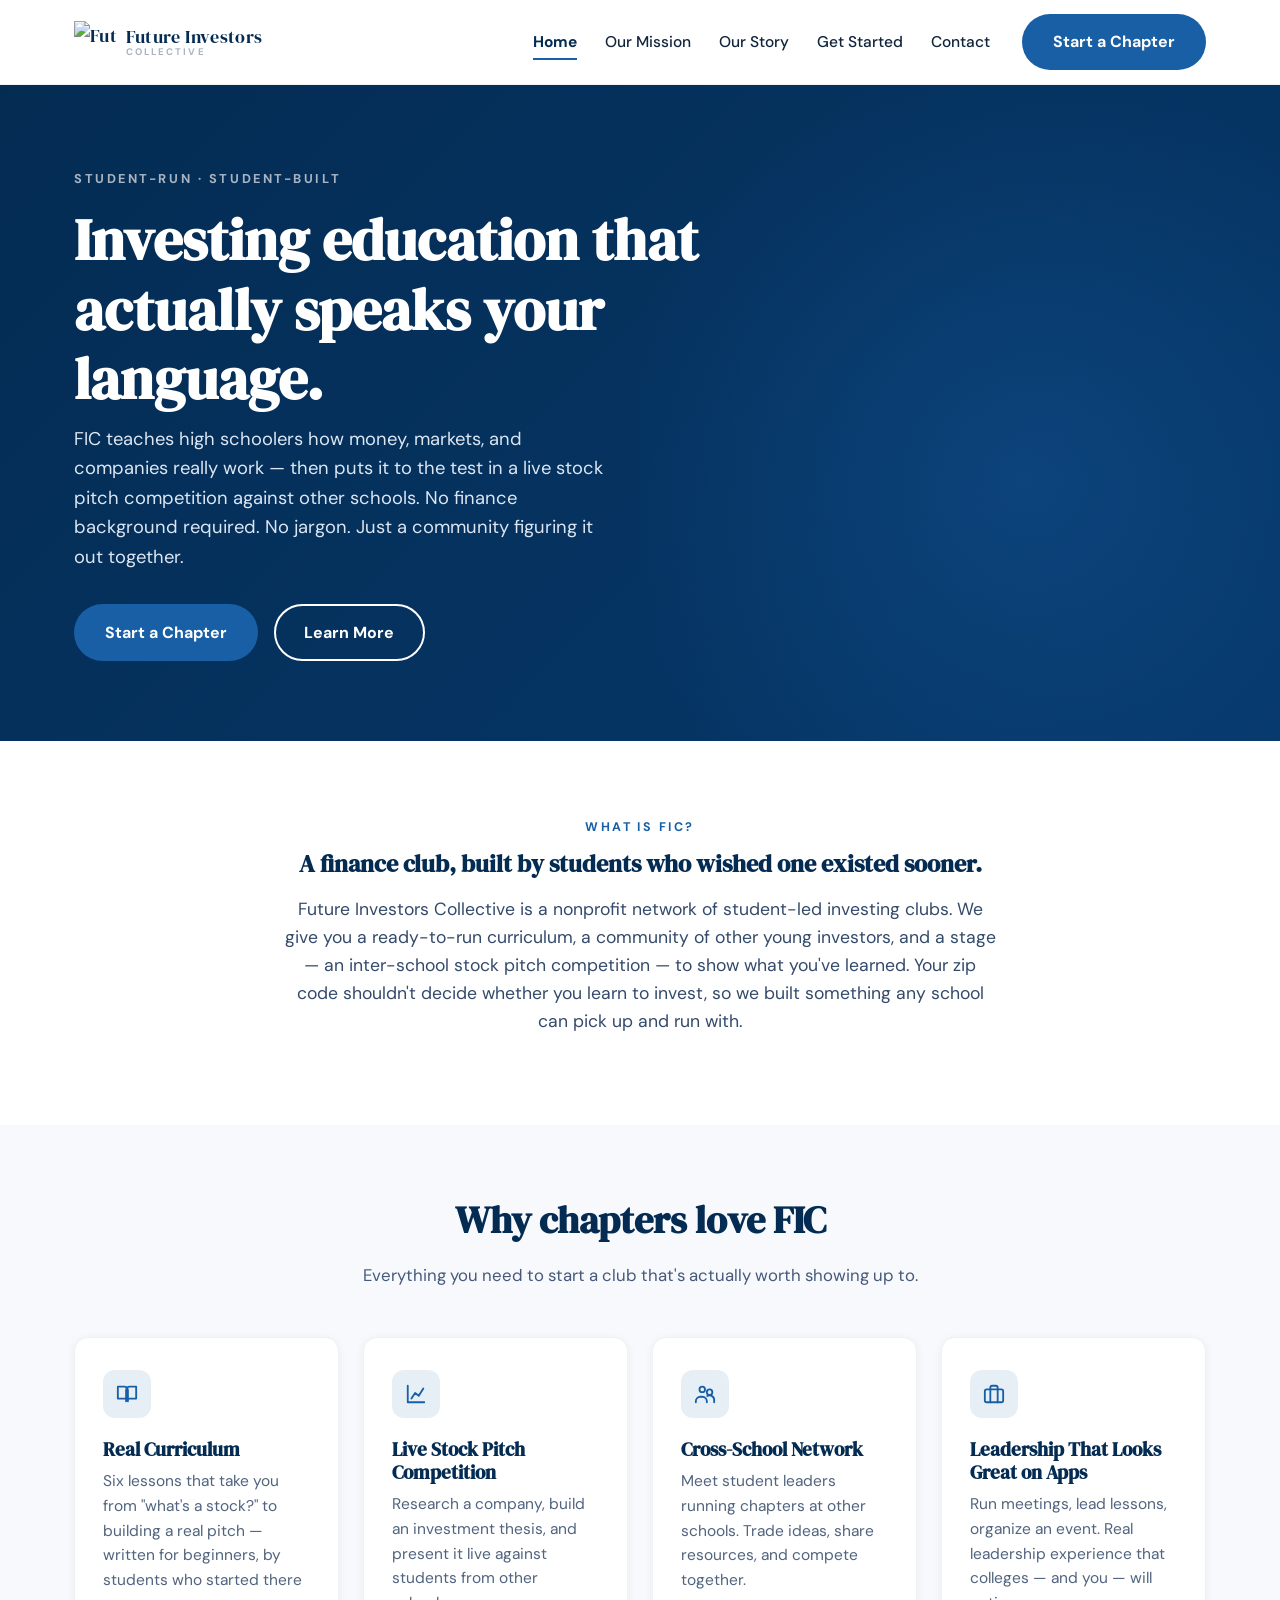
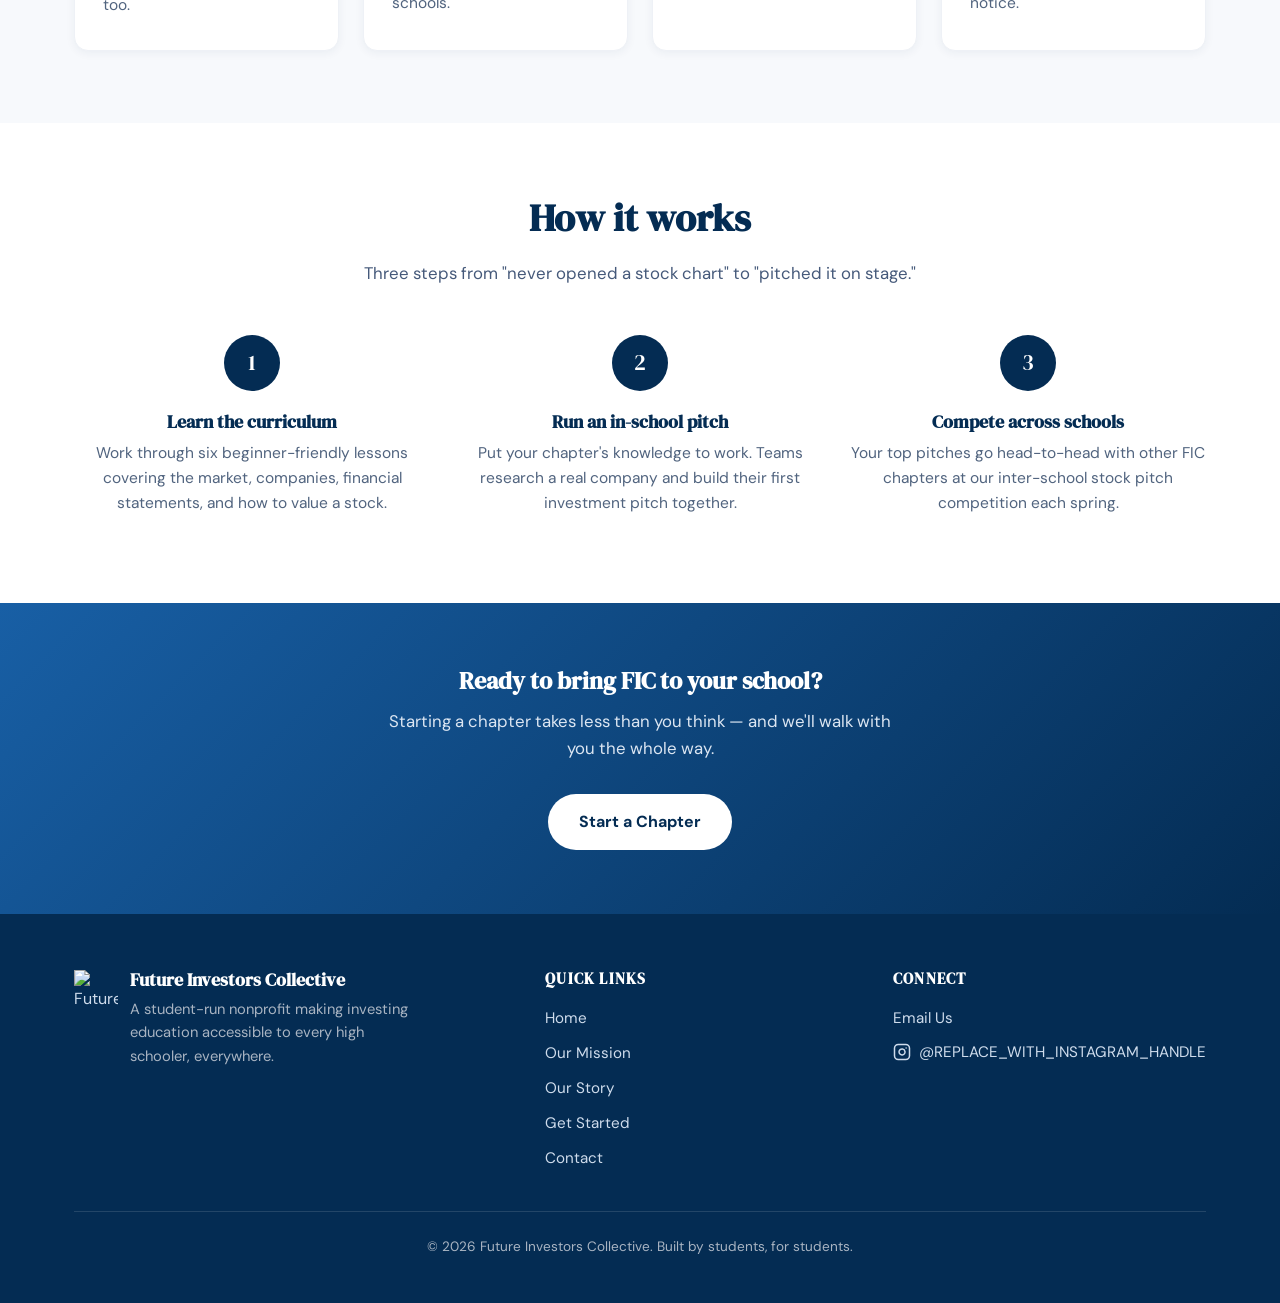
==== index.html @ 35640e0e "Add files via upload" ====
<!DOCTYPE html>
<html lang="en">
<head>
  <meta charset="UTF-8" />
  <meta name="viewport" content="width=device-width, initial-scale=1.0" />
  <title>Future Investors Collective — Investing Education by Students, for Students</title>
  <meta name="description" content="Future Investors Collective is a student-run nonprofit teaching high schoolers how to invest, ending in a live cross-school stock pitch competition." />
  <link rel="icon" href="assets/favicon.ico" />
  <link rel="preconnect" href="https://fonts.googleapis.com" />
  <link rel="preconnect" href="https://fonts.gstatic.com" crossorigin />
  <link href="https://fonts.googleapis.com/css2?family=DM+Serif+Display&family=DM+Sans:ital,wght@0,400;0,500;0,700;1,400&display=swap" rel="stylesheet" />
  <link rel="stylesheet" href="styles.css" />
</head>
<body>
  <a class="skip-link" href="#main">Skip to main content</a>

  <header class="site-header">
    <div class="container">
      <a href="index.html" class="brand">
        <img src="assets/logo.png" alt="Future Investors Collective logo" />
        <span class="brand-text">
          <span>Future Investors</span>
          <span class="brand-sub">COLLECTIVE</span>
        </span>
      </a>
      <nav class="main-nav" id="primary-navigation" aria-label="Main navigation">
        <ul class="nav-links">
          <li><a href="index.html">Home</a></li>
          <li><a href="mission.html">Our Mission</a></li>
          <li><a href="story.html">Our Story</a></li>
          <li><a href="get-started.html">Get Started</a></li>
          <li><a href="contact.html">Contact</a></li>
        </ul>
        <div class="nav-cta">
          <a href="get-started.html" class="btn btn-primary">Start a Chapter</a>
        </div>
      </nav>
      <button class="nav-toggle" aria-label="Toggle navigation menu" aria-expanded="false" aria-controls="primary-navigation">
        <span></span><span></span><span></span>
      </button>
    </div>
  </header>

  <main id="main">
    <!-- Hero -->
    <section class="hero">
      <div class="container">
        <div class="hero-copy">
          <span class="hero-eyebrow">Student-run · Student-built</span>
          <h1>Investing education that actually speaks your language.</h1>
          <p class="lead">
            FIC teaches high schoolers how money, markets, and companies really work —
            then puts it to the test in a live stock pitch competition against other schools.
            No finance background required. No jargon. Just a community figuring it out together.
          </p>
          <div class="hero-actions">
            <a href="get-started.html" class="btn btn-primary">Start a Chapter</a>
            <a href="story.html" class="btn btn-outline">Learn More</a>
          </div>
        </div>
        <div class="hero-art">
          <img src="assets/logo.png" alt="" />
        </div>
      </div>
    </section>

    <!-- What is FIC -->
    <section class="intro-strip reveal">
      <div class="container">
        <span class="eyebrow">What is FIC?</span>
        <h2>A finance club, built by students who wished one existed sooner.</h2>
        <p>
          Future Investors Collective is a nonprofit network of student-led investing clubs.
          We give you a ready-to-run curriculum, a community of other young investors, and a
          stage — an inter-school stock pitch competition — to show what you've learned.
          Your zip code shouldn't decide whether you learn to invest, so we built something
          any school can pick up and run with.
        </p>
      </div>
    </section>

    <!-- Value cards -->
    <section class="section-soft reveal">
      <div class="container">
        <div class="section-header">
          <h2>Why chapters love FIC</h2>
          <p>Everything you need to start a club that's actually worth showing up to.</p>
        </div>
        <div class="card-grid">
          <div class="card">
            <div class="card-icon" aria-hidden="true">
              <svg width="22" height="22" viewBox="0 0 24 24" fill="none" stroke="currentColor" stroke-width="2" stroke-linecap="round" stroke-linejoin="round"><path d="M2 4h7a4 4 0 0 1 4 4v12a3 3 0 0 0-3-3H2z"/><path d="M22 4h-7a4 4 0 0 0-4 4v12a3 3 0 0 1 3-3h8z"/></svg>
            </div>
            <h3>Real Curriculum</h3>
            <p>Six lessons that take you from "what's a stock?" to building a real pitch — written for beginners, by students who started there too.</p>
          </div>
          <div class="card">
            <div class="card-icon" aria-hidden="true">
              <svg width="22" height="22" viewBox="0 0 24 24" fill="none" stroke="currentColor" stroke-width="2" stroke-linecap="round" stroke-linejoin="round"><path d="M3 3v18h18"/><path d="M7 17l4-6 4 3 5-8"/></svg>
            </div>
            <h3>Live Stock Pitch Competition</h3>
            <p>Research a company, build an investment thesis, and present it live against students from other schools.</p>
          </div>
          <div class="card">
            <div class="card-icon" aria-hidden="true">
              <svg width="22" height="22" viewBox="0 0 24 24" fill="none" stroke="currentColor" stroke-width="2" stroke-linecap="round" stroke-linejoin="round"><circle cx="9" cy="7" r="3"/><circle cx="17" cy="10" r="3"/><path d="M2 21v-1a5 5 0 0 1 5-5h2a5 5 0 0 1 5 5v1"/><path d="M14.5 14.2A5 5 0 0 1 22 19v2"/></svg>
            </div>
            <h3>Cross-School Network</h3>
            <p>Meet student leaders running chapters at other schools. Trade ideas, share resources, and compete together.</p>
          </div>
          <div class="card">
            <div class="card-icon" aria-hidden="true">
              <svg width="22" height="22" viewBox="0 0 24 24" fill="none" stroke="currentColor" stroke-width="2" stroke-linecap="round" stroke-linejoin="round"><rect x="2" y="7" width="20" height="14" rx="2"/><path d="M16 21V5a2 2 0 0 0-2-2h-4a2 2 0 0 0-2 2v16"/></svg>
            </div>
            <h3>Leadership That Looks Great on Apps</h3>
            <p>Run meetings, lead lessons, organize an event. Real leadership experience that colleges — and you — will notice.</p>
          </div>
        </div>
      </div>
    </section>

    <!-- How it works -->
    <section class="reveal">
      <div class="container">
        <div class="section-header">
          <h2>How it works</h2>
          <p>Three steps from "never opened a stock chart" to "pitched it on stage."</p>
        </div>
        <div class="steps">
          <div class="step">
            <div class="step-number">1</div>
            <h3>Learn the curriculum</h3>
            <p>Work through six beginner-friendly lessons covering the market, companies, financial statements, and how to value a stock.</p>
          </div>
          <div class="step">
            <div class="step-number">2</div>
            <h3>Run an in-school pitch</h3>
            <p>Put your chapter's knowledge to work. Teams research a real company and build their first investment pitch together.</p>
          </div>
          <div class="step">
            <div class="step-number">3</div>
            <h3>Compete across schools</h3>
            <p>Your top pitches go head-to-head with other FIC chapters at our inter-school stock pitch competition each spring.</p>
          </div>
        </div>
      </div>
    </section>

    <!-- CTA -->
    <section class="cta-band reveal">
      <div class="container">
        <h2>Ready to bring FIC to your school?</h2>
        <p>Starting a chapter takes less than you think — and we'll walk with you the whole way.</p>
        <a href="get-started.html" class="btn btn-primary">Start a Chapter</a>
      </div>
    </section>
  </main>

  <footer class="site-footer">
    <div class="container">
      <div class="footer-grid">
        <div class="footer-brand">
          <img src="assets/logo.png" alt="Future Investors Collective logo" />
          <div class="footer-brand-text">
            <h2>Future Investors Collective</h2>
            <p>A student-run nonprofit making investing education accessible to every high schooler, everywhere.</p>
          </div>
        </div>
        <div class="footer-col">
          <h3>Quick Links</h3>
          <ul>
            <li><a href="index.html">Home</a></li>
            <li><a href="mission.html">Our Mission</a></li>
            <li><a href="story.html">Our Story</a></li>
            <li><a href="get-started.html">Get Started</a></li>
            <li><a href="contact.html">Contact</a></li>
          </ul>
        </div>
        <div class="footer-col">
          <h3>Connect</h3>
          <ul>
            <li><a href="contact.html">Email Us</a></li>
            <li>
              <a class="footer-social" href="https://instagram.com/REPLACE_WITH_INSTAGRAM_HANDLE" target="_blank" rel="noopener noreferrer" aria-label="Future Investors Collective on Instagram">
                <svg width="18" height="18" viewBox="0 0 24 24" fill="none" stroke="currentColor" stroke-width="2" stroke-linecap="round" stroke-linejoin="round" aria-hidden="true"><rect x="2" y="2" width="20" height="20" rx="5"/><path d="M16 11.37A4 4 0 1 1 12.63 8 4 4 0 0 1 16 11.37z"/><line x1="17.5" y1="6.5" x2="17.51" y2="6.5"/></svg>
                @REPLACE_WITH_INSTAGRAM_HANDLE
              </a>
            </li>
          </ul>
        </div>
      </div>
      <div class="footer-bottom">
        <p>&copy; 2026 Future Investors Collective. Built by students, for students.</p>
      </div>
    </div>
  </footer>

  <script src="main.js"></script>
</body>
</html>
---- styles.css ----
/* ==========================================================================
   Future Investors Collective — Stylesheet
   ========================================================================== */

:root {
  --navy: #042c53;
  --blue: #185fa5;
  --bg-light: #ffffff;
  --bg-soft: #f7f9fc;
  --text-dark: #10243b;
  --text-on-navy: #ffffff;
  --silver: #a9b4c2;

  --font-heading: "DM Serif Display", Georgia, serif;
  --font-body: "DM Sans", -apple-system, BlinkMacSystemFont, sans-serif;

  --max-width: 1180px;
  --radius: 14px;
  --shadow-sm: 0 2px 10px rgba(4, 44, 83, 0.06);
  --shadow-md: 0 8px 30px rgba(4, 44, 83, 0.12);
  --transition: 0.2s ease;
}

/* ==========================================================================
   Reset & base
   ========================================================================== */

* {
  box-sizing: border-box;
}

html {
  scroll-behavior: smooth;
}

@media (prefers-reduced-motion: reduce) {
  html {
    scroll-behavior: auto;
  }
  * {
    animation-duration: 0.01ms !important;
    animation-iteration-count: 1 !important;
    transition-duration: 0.01ms !important;
    scroll-behavior: auto !important;
  }
}

body {
  margin: 0;
  font-family: var(--font-body);
  color: var(--text-dark);
  background-color: var(--bg-light);
  line-height: 1.6;
  -webkit-font-smoothing: antialiased;
}

img {
  max-width: 100%;
  display: block;
}

h1, h2, h3, h4 {
  font-family: var(--font-heading);
  color: var(--navy);
  line-height: 1.2;
  margin: 0 0 0.5em;
}

p {
  margin: 0 0 1em;
}

a {
  color: var(--blue);
  text-decoration: none;
  transition: color var(--transition);
}

a:hover {
  color: var(--navy);
}

a:focus-visible,
button:focus-visible,
input:focus-visible,
select:focus-visible,
textarea:focus-visible,
summary:focus-visible {
  outline: 3px solid var(--blue);
  outline-offset: 2px;
  border-radius: 4px;
}

ul {
  margin: 0;
  padding: 0;
}

.container {
  width: 100%;
  max-width: var(--max-width);
  margin: 0 auto;
  padding: 0 1.5rem;
}

.visually-hidden {
  position: absolute;
  width: 1px;
  height: 1px;
  padding: 0;
  margin: -1px;
  overflow: hidden;
  clip: rect(0, 0, 0, 0);
  white-space: nowrap;
  border: 0;
}

.skip-link {
  position: absolute;
  left: -9999px;
  top: 0;
  background: var(--navy);
  color: #fff;
  padding: 0.75rem 1.25rem;
  z-index: 1000;
  border-radius: 0 0 8px 0;
}

.skip-link:focus {
  left: 0;
}

/* ==========================================================================
   Buttons
   ========================================================================== */

.btn {
  display: inline-block;
  font-family: var(--font-body);
  font-weight: 700;
  font-size: 1rem;
  padding: 0.85rem 1.8rem;
  border-radius: 999px;
  border: 2px solid transparent;
  cursor: pointer;
  transition: transform var(--transition), background-color var(--transition),
    color var(--transition), border-color var(--transition);
  text-align: center;
}

.btn:hover {
  transform: translateY(-2px);
}

.btn-primary {
  background-color: var(--blue);
  color: #fff;
}

.btn-primary:hover {
  background-color: #134c87;
  color: #fff;
}

.btn-outline {
  background-color: transparent;
  border-color: #fff;
  color: #fff;
}

.btn-outline:hover {
  background-color: rgba(255, 255, 255, 0.12);
  color: #fff;
}

.btn-outline-navy {
  background-color: transparent;
  border-color: var(--navy);
  color: var(--navy);
}

.btn-outline-navy:hover {
  background-color: var(--navy);
  color: #fff;
}

/* ==========================================================================
   Header & Navigation
   ========================================================================== */

.site-header {
  position: sticky;
  top: 0;
  z-index: 100;
  background-color: var(--bg-light);
  border-bottom: 1px solid #eef1f6;
  transition: box-shadow var(--transition), padding var(--transition);
}

.site-header.is-scrolled {
  box-shadow: var(--shadow-sm);
}

.site-header .container {
  display: flex;
  align-items: center;
  justify-content: space-between;
  padding-top: 0.85rem;
  padding-bottom: 0.85rem;
  transition: padding var(--transition);
}

.site-header.is-scrolled .container {
  padding-top: 0.5rem;
  padding-bottom: 0.5rem;
}

.brand {
  display: flex;
  align-items: center;
  gap: 0.6rem;
  font-family: var(--font-heading);
  color: var(--navy);
  font-size: 1.15rem;
  letter-spacing: 0.02em;
  white-space: nowrap;
}

.brand img {
  height: 42px;
  width: 42px;
  object-fit: contain;
  transition: height var(--transition), width var(--transition);
}

.site-header.is-scrolled .brand img {
  height: 34px;
  width: 34px;
}

.brand-text {
  display: flex;
  flex-direction: column;
  line-height: 1.1;
}

.brand-text .brand-sub {
  font-family: var(--font-body);
  font-size: 0.6rem;
  letter-spacing: 0.22em;
  color: var(--silver);
  font-weight: 700;
}

.main-nav {
  display: flex;
  align-items: center;
  gap: 2rem;
}

.nav-links {
  display: flex;
  gap: 1.75rem;
  list-style: none;
}

.nav-links a {
  color: var(--text-dark);
  font-weight: 500;
  font-size: 0.97rem;
  position: relative;
  padding: 0.25rem 0;
}

.nav-links a::after {
  content: "";
  position: absolute;
  left: 0;
  right: 100%;
  bottom: -4px;
  height: 2px;
  background-color: var(--blue);
  transition: right var(--transition);
}

.nav-links a:hover::after,
.nav-links a[aria-current="page"]::after {
  right: 0;
}

.nav-links a[aria-current="page"] {
  color: var(--navy);
  font-weight: 700;
}

.nav-cta {
  flex-shrink: 0;
}

.nav-toggle {
  display: none;
  background: none;
  border: none;
  cursor: pointer;
  padding: 0.5rem;
  width: 44px;
  height: 44px;
  flex-direction: column;
  justify-content: center;
  align-items: center;
  gap: 5px;
}

.nav-toggle span {
  display: block;
  width: 24px;
  height: 2px;
  background-color: var(--navy);
  border-radius: 2px;
  transition: transform var(--transition), opacity var(--transition);
}

.nav-toggle[aria-expanded="true"] span:nth-child(1) {
  transform: translateY(7px) rotate(45deg);
}

.nav-toggle[aria-expanded="true"] span:nth-child(2) {
  opacity: 0;
}

.nav-toggle[aria-expanded="true"] span:nth-child(3) {
  transform: translateY(-7px) rotate(-45deg);
}

@media (max-width: 880px) {
  .nav-toggle {
    display: flex;
  }

  .main-nav {
    position: absolute;
    top: 100%;
    left: 0;
    right: 0;
    flex-direction: column;
    align-items: stretch;
    gap: 0;
    background-color: var(--bg-light);
    border-bottom: 1px solid #eef1f6;
    box-shadow: var(--shadow-md);
    max-height: 0;
    overflow: hidden;
    transition: max-height 0.3s ease;
  }

  .main-nav.is-open {
    max-height: 420px;
  }

  .nav-links {
    flex-direction: column;
    gap: 0;
    padding: 1rem 1.5rem 0.5rem;
  }

  .nav-links a {
    display: block;
    padding: 0.75rem 0;
    border-bottom: 1px solid #f1f4f9;
  }

  .nav-links a::after {
    display: none;
  }

  .nav-cta {
    padding: 1rem 1.5rem 1.5rem;
  }

  .nav-cta .btn {
    display: block;
    width: 100%;
  }
}

/* ==========================================================================
   Hero
   ========================================================================== */

.hero {
  background: linear-gradient(135deg, var(--navy) 0%, #06386b 100%);
  color: var(--text-on-navy);
  padding: 5rem 0;
  position: relative;
  overflow: hidden;
}

.hero::before {
  content: "";
  position: absolute;
  right: -10%;
  bottom: -30%;
  width: 60%;
  height: 140%;
  background: radial-gradient(circle, rgba(24, 95, 165, 0.35) 0%, transparent 70%);
  pointer-events: none;
}

.hero .container {
  display: grid;
  grid-template-columns: 1.2fr 0.8fr;
  align-items: center;
  gap: 3rem;
  position: relative;
  z-index: 1;
}

.hero-eyebrow {
  display: inline-block;
  font-size: 0.8rem;
  font-weight: 700;
  letter-spacing: 0.2em;
  text-transform: uppercase;
  color: var(--silver);
  margin-bottom: 1rem;
}

.hero h1 {
  color: #fff;
  font-size: clamp(2.4rem, 5vw, 3.6rem);
  margin-bottom: 0.75rem;
}

.hero p.lead {
  font-size: 1.15rem;
  color: #dce6f2;
  max-width: 540px;
  margin-bottom: 2rem;
}

.hero-actions {
  display: flex;
  gap: 1rem;
  flex-wrap: wrap;
}

.hero-art {
  display: flex;
  justify-content: center;
  align-items: center;
}

.hero-art img {
  max-width: 280px;
  width: 100%;
  filter: drop-shadow(0 20px 40px rgba(0, 0, 0, 0.35));
}

@media (max-width: 880px) {
  .hero .container {
    grid-template-columns: 1fr;
    text-align: center;
    gap: 2rem;
  }

  .hero p.lead {
    margin-left: auto;
    margin-right: auto;
  }

  .hero-actions {
    justify-content: center;
  }

  .hero-art img {
    max-width: 180px;
  }
}

/* ==========================================================================
   Page hero (non-home pages)
   ========================================================================== */

.page-hero {
  background: linear-gradient(135deg, var(--navy) 0%, #06386b 100%);
  color: #fff;
  padding: 3.5rem 0;
  text-align: center;
}

.page-hero h1 {
  color: #fff;
  margin-bottom: 0.5rem;
}

.page-hero p {
  color: #dce6f2;
  max-width: 620px;
  margin: 0 auto;
  font-size: 1.05rem;
}

/* ==========================================================================
   Sections
   ========================================================================== */

section {
  padding: 4.5rem 0;
}

.section-soft {
  background-color: var(--bg-soft);
}

.section-header {
  max-width: 700px;
  margin: 0 auto 3rem;
  text-align: center;
}

.section-header h2 {
  font-size: clamp(1.8rem, 4vw, 2.4rem);
}

.section-header p {
  color: #45597a;
  font-size: 1.05rem;
}

.eyebrow {
  display: inline-block;
  font-size: 0.78rem;
  font-weight: 700;
  letter-spacing: 0.2em;
  text-transform: uppercase;
  color: var(--blue);
  margin-bottom: 0.75rem;
}

/* Reveal animation */
.reveal {
  opacity: 0;
  transform: translateY(24px);
  transition: opacity 0.6s ease, transform 0.6s ease;
}

.reveal.is-visible {
  opacity: 1;
  transform: translateY(0);
}

@media (prefers-reduced-motion: reduce) {
  .reveal {
    opacity: 1;
    transform: none;
    transition: none;
  }
}

/* ==========================================================================
   What is FIC strip
   ========================================================================== */

.intro-strip {
  text-align: center;
}

.intro-strip .container {
  max-width: 760px;
}

.intro-strip h2 {
  margin-bottom: 1rem;
}

.intro-strip p {
  font-size: 1.1rem;
  color: #344a6b;
}

/* ==========================================================================
   Cards grid
   ========================================================================== */

.card-grid {
  display: grid;
  grid-template-columns: repeat(auto-fit, minmax(230px, 1fr));
  gap: 1.5rem;
}

.card {
  background-color: #fff;
  border: 1px solid #eef1f6;
  border-radius: var(--radius);
  padding: 2rem 1.75rem;
  box-shadow: var(--shadow-sm);
  transition: transform var(--transition), box-shadow var(--transition);
}

.card:hover {
  transform: translateY(-4px);
  box-shadow: var(--shadow-md);
}

.card .card-icon {
  width: 48px;
  height: 48px;
  border-radius: 12px;
  background-color: rgba(24, 95, 165, 0.1);
  color: var(--blue);
  display: flex;
  align-items: center;
  justify-content: center;
  margin-bottom: 1.25rem;
  font-size: 1.4rem;
}

.card h3 {
  font-size: 1.2rem;
  margin-bottom: 0.5rem;
}

.card p {
  color: #51647f;
  margin-bottom: 0;
  font-size: 0.97rem;
}

.card p:last-child {
  margin-bottom: 0;
}

/* ==========================================================================
   How it works / steps
   ========================================================================== */

.steps {
  display: grid;
  grid-template-columns: repeat(auto-fit, minmax(220px, 1fr));
  gap: 2rem;
  position: relative;
}

.step {
  text-align: center;
  position: relative;
}

.step-number {
  display: flex;
  align-items: center;
  justify-content: center;
  width: 56px;
  height: 56px;
  border-radius: 50%;
  background-color: var(--navy);
  color: #fff;
  font-family: var(--font-heading);
  font-size: 1.4rem;
  margin: 0 auto 1.25rem;
}

.step h3 {
  font-size: 1.15rem;
  margin-bottom: 0.5rem;
}

.step p {
  color: #51647f;
  font-size: 0.97rem;
}

/* ==========================================================================
   CTA band
   ========================================================================== */

.cta-band {
  background: linear-gradient(135deg, var(--blue) 0%, var(--navy) 100%);
  color: #fff;
  text-align: center;
  padding: 4rem 0;
}

.cta-band h2 {
  color: #fff;
  margin-bottom: 0.75rem;
}

.cta-band p {
  color: #dce6f2;
  max-width: 520px;
  margin: 0 auto 2rem;
  font-size: 1.05rem;
}

.cta-band .btn-primary {
  background-color: #fff;
  color: var(--navy);
}

.cta-band .btn-primary:hover {
  background-color: #f0f4fa;
}

/* ==========================================================================
   Footer
   ========================================================================== */

.site-footer {
  background-color: var(--navy);
  color: #cfdcec;
  padding: 3.5rem 0 2rem;
}

.footer-grid {
  display: grid;
  grid-template-columns: 1.4fr 1fr 1fr;
  gap: 2.5rem;
  margin-bottom: 2.5rem;
}

.footer-brand {
  display: flex;
  align-items: flex-start;
  gap: 0.75rem;
}

.footer-brand img {
  height: 44px;
  width: 44px;
  object-fit: contain;
}

.footer-brand-text h2 {
  color: #fff;
  font-size: 1.1rem;
  margin-bottom: 0.4rem;
}

.footer-brand-text p {
  color: var(--silver);
  font-size: 0.92rem;
  max-width: 280px;
}

.footer-col h3 {
  color: #fff;
  font-size: 0.95rem;
  letter-spacing: 0.08em;
  text-transform: uppercase;
  margin-bottom: 1rem;
}

.footer-col ul {
  list-style: none;
  display: flex;
  flex-direction: column;
  gap: 0.6rem;
}

.footer-col a {
  color: #cfdcec;
  font-size: 0.95rem;
}

.footer-col a:hover {
  color: #fff;
}

.footer-social {
  display: inline-flex;
  align-items: center;
  gap: 0.5rem;
  color: #cfdcec;
}

.footer-social svg {
  flex-shrink: 0;
}

.footer-bottom {
  border-top: 1px solid rgba(255, 255, 255, 0.12);
  padding-top: 1.5rem;
  font-size: 0.85rem;
  color: var(--silver);
  text-align: center;
}

@media (max-width: 760px) {
  .footer-grid {
    grid-template-columns: 1fr;
    gap: 2rem;
  }
}

/* ==========================================================================
   Mission page
   ========================================================================== */

.values-grid {
  display: grid;
  grid-template-columns: repeat(auto-fit, minmax(190px, 1fr));
  gap: 1.25rem;
}

.value-card {
  text-align: center;
  background-color: #fff;
  border: 1px solid #eef1f6;
  border-radius: var(--radius);
  padding: 1.75rem 1.25rem;
  box-shadow: var(--shadow-sm);
}

.value-card h3 {
  font-size: 1.05rem;
  margin-bottom: 0.4rem;
}

.value-card p {
  font-size: 0.92rem;
  color: #51647f;
  margin-bottom: 0;
}

.diff-list {
  list-style: none;
  display: grid;
  gap: 1rem;
  max-width: 760px;
  margin: 0 auto;
}

.diff-list li {
  display: flex;
  gap: 1rem;
  align-items: flex-start;
  background-color: #fff;
  border: 1px solid #eef1f6;
  border-radius: var(--radius);
  padding: 1.25rem 1.5rem;
  box-shadow: var(--shadow-sm);
}

.diff-list .diff-icon {
  flex-shrink: 0;
  width: 36px;
  height: 36px;
  border-radius: 50%;
  background-color: var(--navy);
  color: #fff;
  display: flex;
  align-items: center;
  justify-content: center;
  font-weight: 700;
}

.diff-list h3 {
  font-size: 1.05rem;
  margin-bottom: 0.25rem;
}

.diff-list p {
  margin-bottom: 0;
  color: #51647f;
  font-size: 0.95rem;
}

/* ==========================================================================
   Accordion (curriculum + FAQ)
   ========================================================================== */

.accordion {
  max-width: 760px;
  margin: 0 auto;
  display: flex;
  flex-direction: column;
  gap: 0.75rem;
}

.accordion-item {
  background-color: #fff;
  border: 1px solid #eef1f6;
  border-radius: var(--radius);
  overflow: hidden;
  box-shadow: var(--shadow-sm);
}

.accordion-item summary {
  cursor: pointer;
  list-style: none;
  padding: 1.1rem 1.5rem;
  font-weight: 700;
  color: var(--navy);
  display: flex;
  align-items: center;
  justify-content: space-between;
  gap: 1rem;
  font-family: var(--font-body);
}

.accordion-item summary::-webkit-details-marker {
  display: none;
}

.accordion-item .accordion-number {
  display: inline-flex;
  align-items: center;
  justify-content: center;
  width: 28px;
  height: 28px;
  border-radius: 50%;
  background-color: rgba(24, 95, 165, 0.1);
  color: var(--blue);
  font-size: 0.85rem;
  font-weight: 700;
  flex-shrink: 0;
  margin-right: 0.85rem;
}

.accordion-item summary .summary-text {
  display: flex;
  align-items: center;
  flex: 1;
}

.accordion-item summary .chevron {
  flex-shrink: 0;
  transition: transform var(--transition);
}

.accordion-item[open] summary .chevron {
  transform: rotate(180deg);
}

.accordion-content {
  padding: 0 1.5rem 1.25rem 4.1rem;
  color: #51647f;
  font-size: 0.95rem;
}

.accordion-content p:last-child {
  margin-bottom: 0;
}

.faq .accordion-content {
  padding-left: 1.5rem;
}

.faq .accordion-item summary .accordion-number {
  display: none;
}

/* ==========================================================================
   Story page — timeline
   ========================================================================== */

.founder-letter {
  max-width: 700px;
  margin: 0 auto;
}

.founder-letter p {
  font-size: 1.05rem;
  color: #2c4060;
}

.founder-letter .signature {
  font-family: var(--font-heading);
  font-size: 1.3rem;
  color: var(--navy);
  margin-top: 2rem;
}

.timeline {
  max-width: 640px;
  margin: 0 auto;
  position: relative;
  padding-left: 2.5rem;
  border-left: 3px solid #dde6f1;
}

.timeline-item {
  position: relative;
  padding-bottom: 2.5rem;
}

.timeline-item:last-child {
  padding-bottom: 0;
}

.timeline-item::before {
  content: "";
  position: absolute;
  left: -2.95rem;
  top: 0.2rem;
  width: 18px;
  height: 18px;
  border-radius: 50%;
  background-color: var(--blue);
  border: 3px solid #fff;
  box-shadow: 0 0 0 3px #dde6f1;
}

.timeline-item h3 {
  font-size: 1.1rem;
  margin-bottom: 0.35rem;
}

.timeline-item p {
  color: #51647f;
  margin-bottom: 0;
  font-size: 0.95rem;
}

/* ==========================================================================
   Get Started page
   ========================================================================== */

.audience-grid {
  display: grid;
  grid-template-columns: repeat(auto-fit, minmax(220px, 1fr));
  gap: 1.5rem;
  margin-bottom: 3.5rem;
}

.form-wrapper {
  max-width: 640px;
  margin: 0 auto;
  background-color: #fff;
  border: 1px solid #eef1f6;
  border-radius: var(--radius);
  box-shadow: var(--shadow-md);
  padding: 2.25rem;
}

.form-row {
  margin-bottom: 1.25rem;
  display: flex;
  flex-direction: column;
}

.form-row label {
  font-weight: 700;
  margin-bottom: 0.4rem;
  font-size: 0.93rem;
  color: var(--navy);
}

.form-row .hint {
  font-weight: 400;
  color: var(--silver);
  font-size: 0.8rem;
}

.form-row input,
.form-row select,
.form-row textarea {
  font-family: var(--font-body);
  font-size: 1rem;
  padding: 0.75rem 1rem;
  border: 1px solid #d3dce8;
  border-radius: 8px;
  background-color: var(--bg-soft);
  color: var(--text-dark);
  transition: border-color var(--transition), background-color var(--transition);
}

.form-row input:focus,
.form-row select:focus,
.form-row textarea:focus {
  border-color: var(--blue);
  background-color: #fff;
  outline: none;
}

.form-row input.invalid,
.form-row select.invalid,
.form-row textarea.invalid {
  border-color: #c0392b;
}

.error-message {
  color: #c0392b;
  font-size: 0.85rem;
  margin-top: 0.35rem;
  display: none;
}

.error-message.is-visible {
  display: block;
}

.form-actions {
  margin-top: 1.5rem;
  display: flex;
  align-items: center;
  gap: 1rem;
  flex-wrap: wrap;
}

.form-success {
  margin-top: 1.5rem;
  padding: 1rem 1.25rem;
  border-radius: 8px;
  background-color: #e7f4ec;
  color: #1e6b3a;
  font-weight: 600;
  display: none;
}

.form-success.is-visible {
  display: block;
}

.form-note {
  font-size: 0.85rem;
  color: var(--silver);
  margin-top: 1rem;
}

/* ==========================================================================
   Contact page
   ========================================================================== */

.contact-grid {
  display: grid;
  grid-template-columns: repeat(auto-fit, minmax(220px, 1fr));
  gap: 1.5rem;
  max-width: 900px;
  margin: 0 auto;
}

.contact-card {
  background-color: #fff;
  border: 1px solid #eef1f6;
  border-radius: var(--radius);
  padding: 2rem 1.5rem;
  text-align: center;
  box-shadow: var(--shadow-sm);
  transition: transform var(--transition), box-shadow var(--transition);
}

.contact-card:hover {
  transform: translateY(-4px);
  box-shadow: var(--shadow-md);
}

.contact-card .contact-icon {
  width: 56px;
  height: 56px;
  border-radius: 50%;
  background-color: rgba(24, 95, 165, 0.1);
  color: var(--blue);
  display: flex;
  align-items: center;
  justify-content: center;
  margin: 0 auto 1.25rem;
}

.contact-card h3 {
  font-size: 1.1rem;
  margin-bottom: 0.4rem;
}

.contact-card a {
  font-weight: 600;
  word-break: break-word;
}

/* ==========================================================================
   Utility spacing
   ========================================================================== */

.text-center {
  text-align: center;
}

.mt-lg {
  margin-top: 3rem;
}
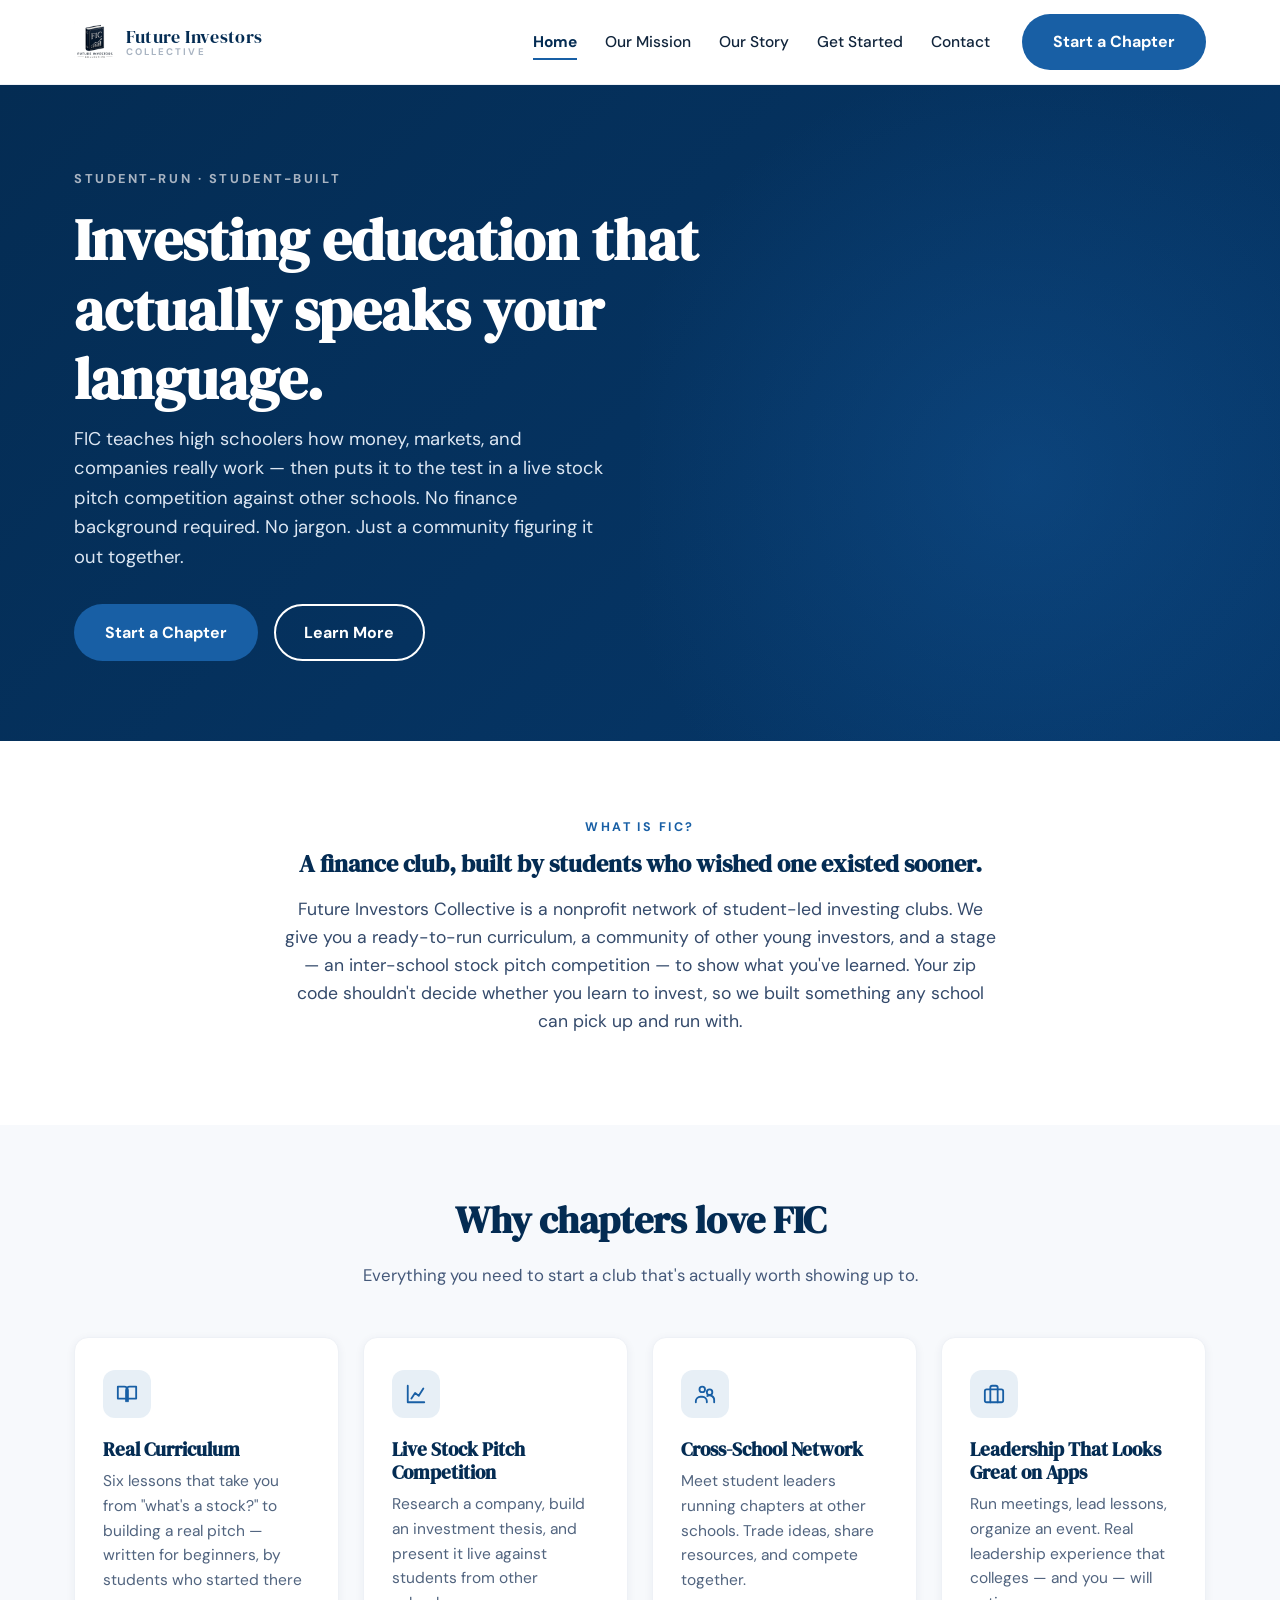
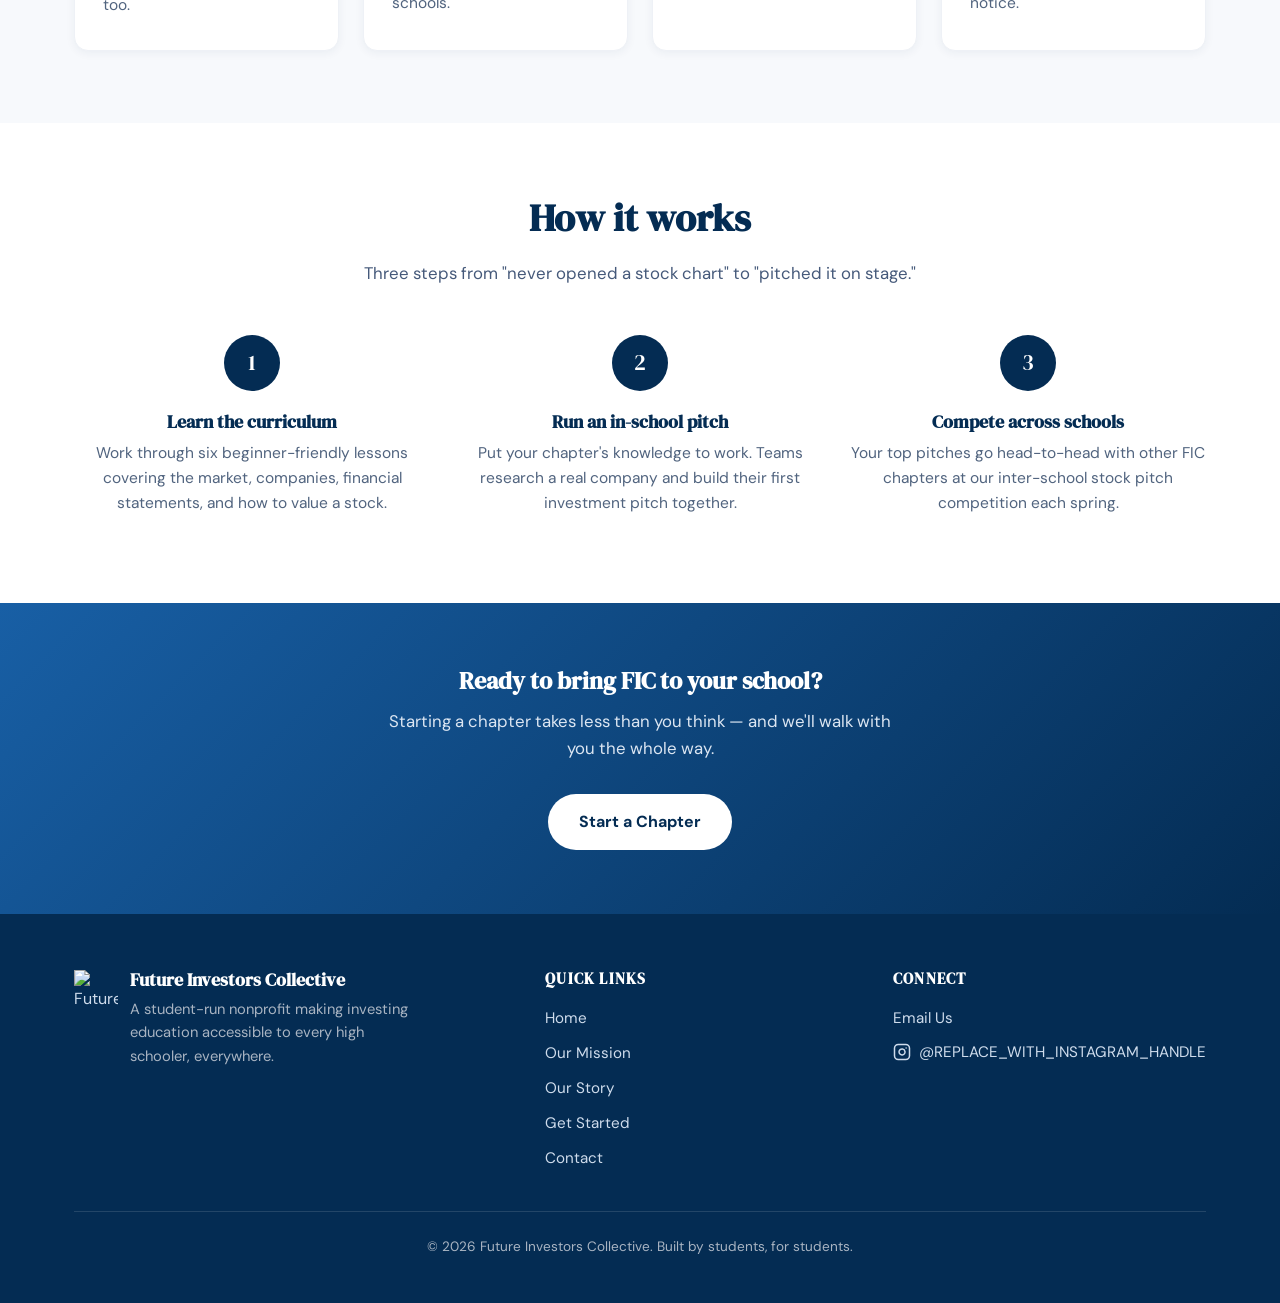
==== commit 4b35fe10: "Update index.html" ====
--- a/index.html
+++ b/index.html
@@ -17,7 +17,7 @@
   <header class="site-header">
     <div class="container">
       <a href="index.html" class="brand">
-        <img src="assets/logo.png" alt="Future Investors Collective logo" />
+        <img src="logo.png" alt="Future Investors Collective logo" />
         <span class="brand-text">
           <span>Future Investors</span>
           <span class="brand-sub">COLLECTIVE</span>
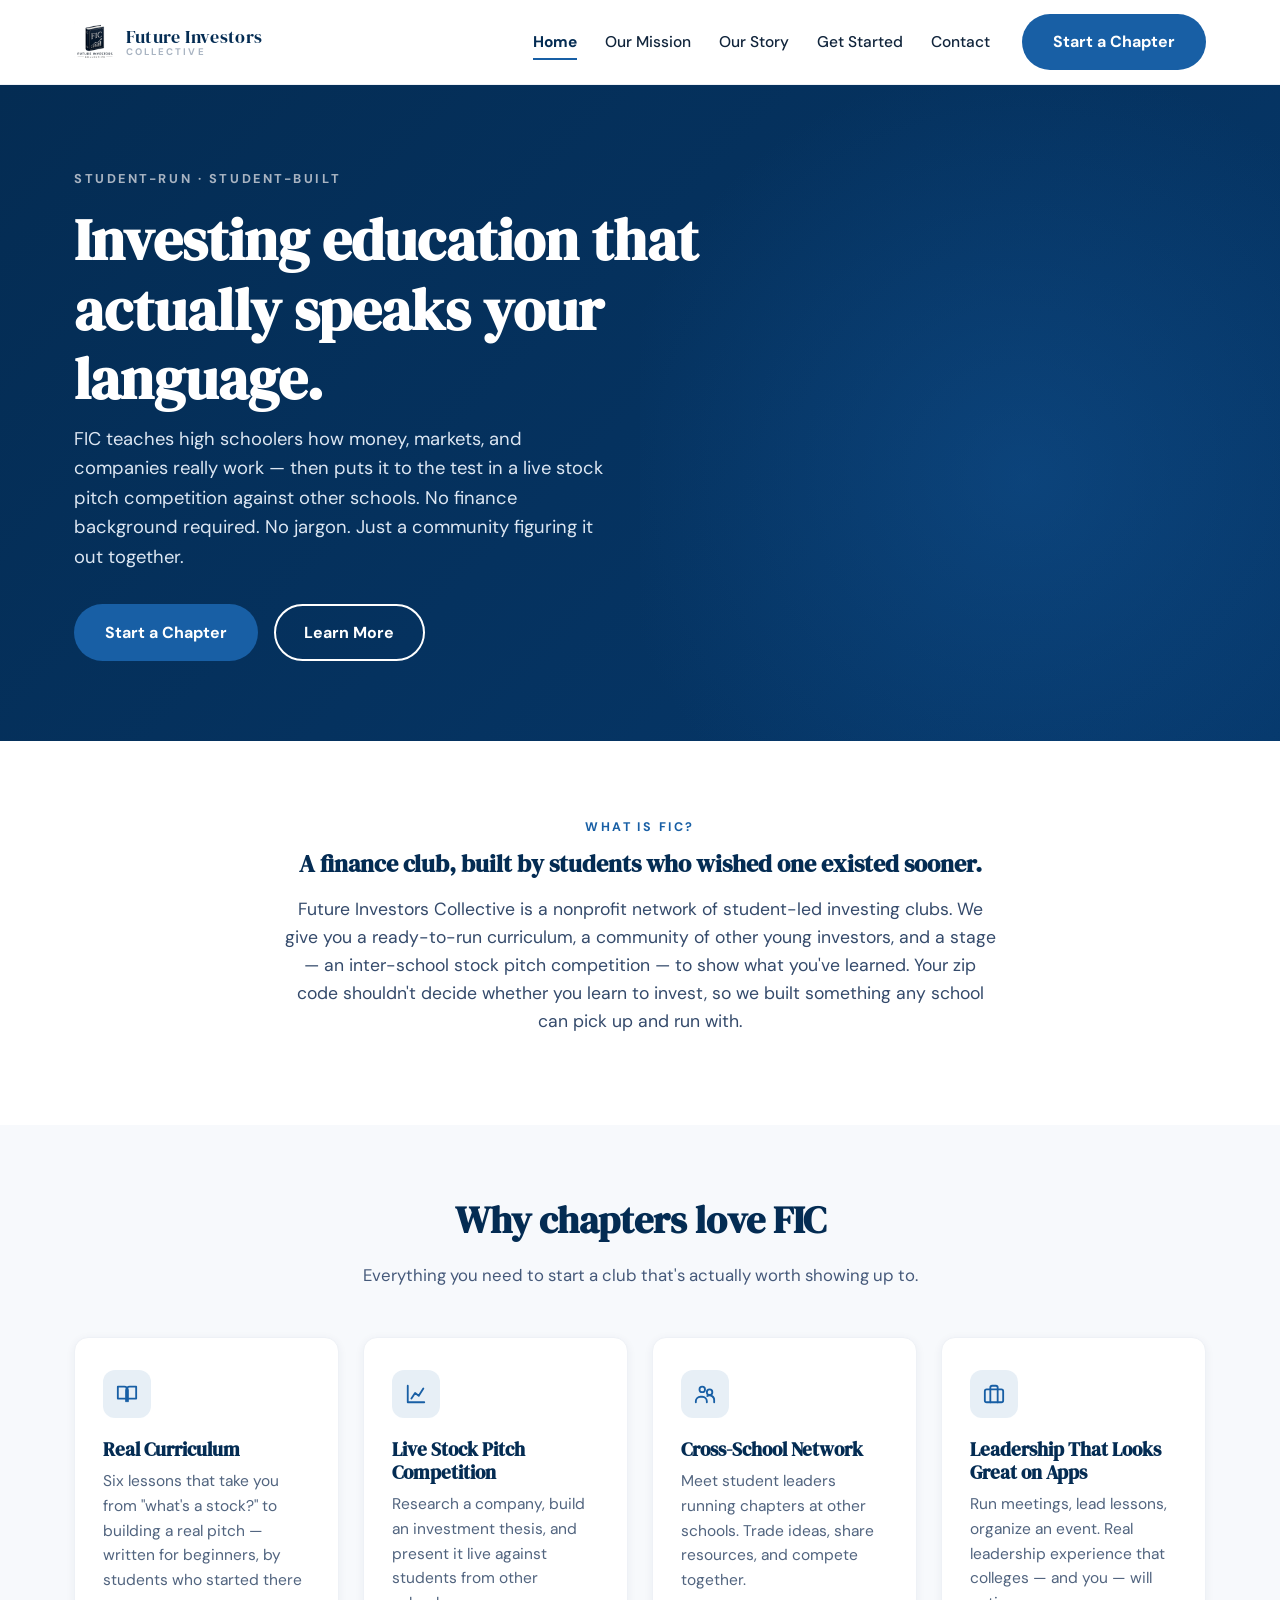
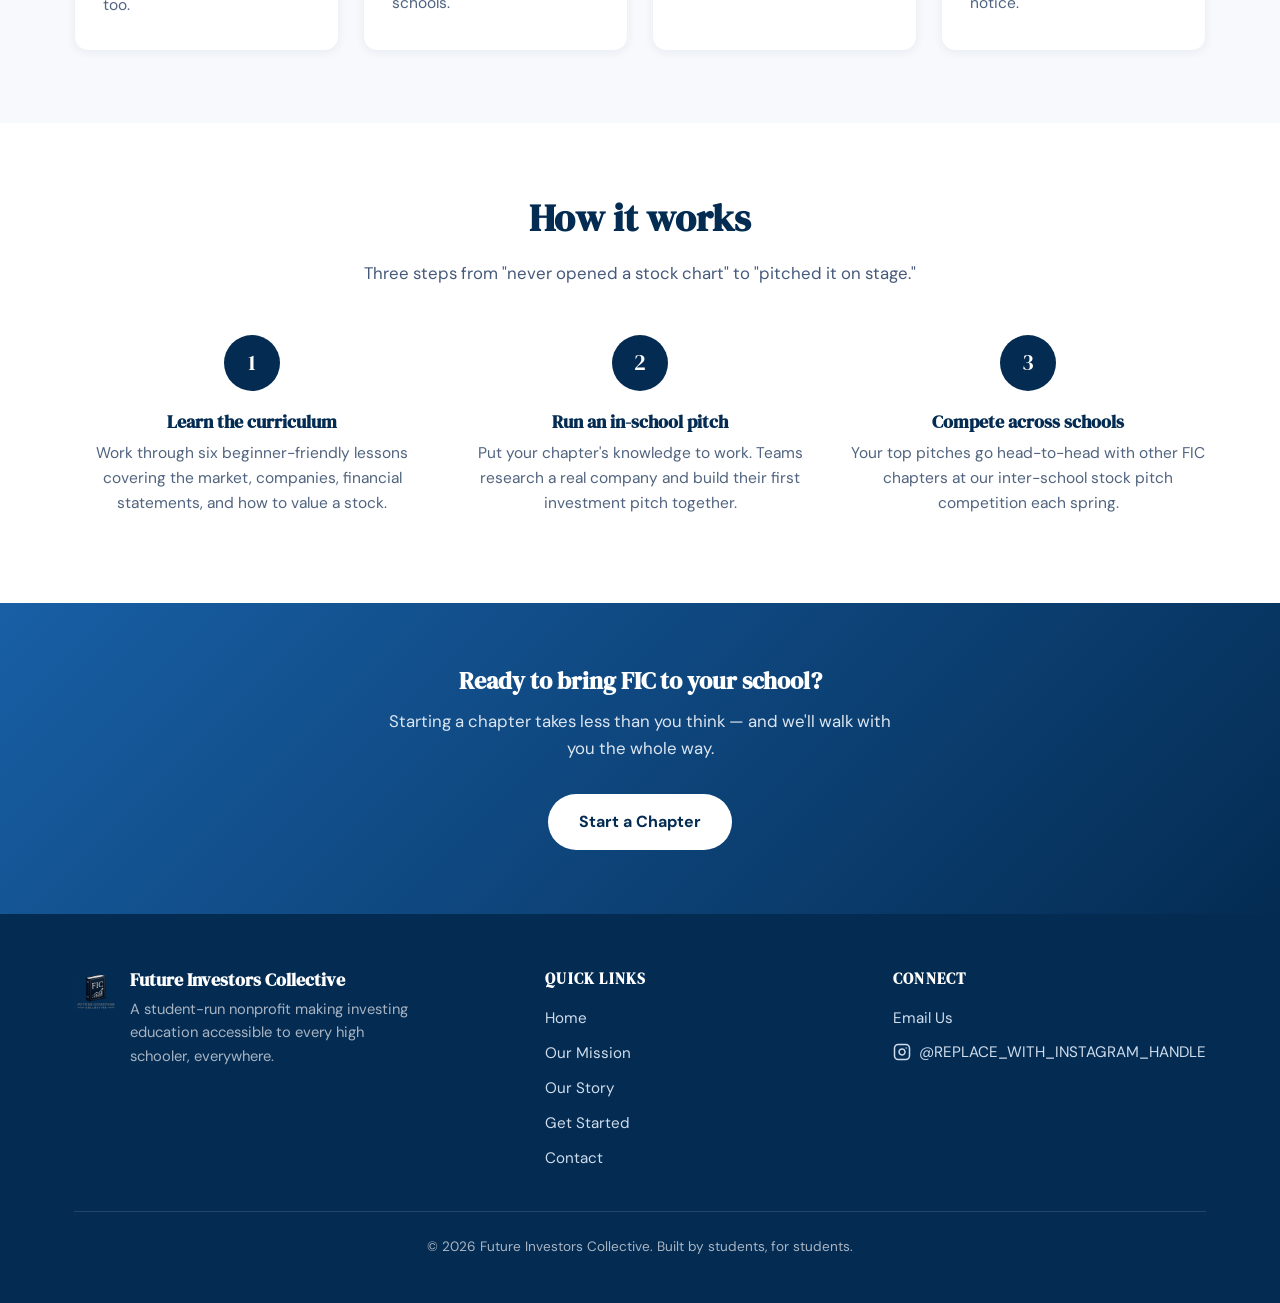
==== commit 03c2863c: "Update index.html" ====
--- a/index.html
+++ b/index.html
@@ -5,7 +5,7 @@
   <meta name="viewport" content="width=device-width, initial-scale=1.0" />
   <title>Future Investors Collective — Investing Education by Students, for Students</title>
   <meta name="description" content="Future Investors Collective is a student-run nonprofit teaching high schoolers how to invest, ending in a live cross-school stock pitch competition." />
-  <link rel="icon" href="assets/favicon.ico" />
+  <link rel="icon" href="favicon.ico" />
   <link rel="preconnect" href="https://fonts.googleapis.com" />
   <link rel="preconnect" href="https://fonts.gstatic.com" crossorigin />
   <link href="https://fonts.googleapis.com/css2?family=DM+Serif+Display&family=DM+Sans:ital,wght@0,400;0,500;0,700;1,400&display=swap" rel="stylesheet" />
@@ -160,7 +160,7 @@
     <div class="container">
       <div class="footer-grid">
         <div class="footer-brand">
-          <img src="assets/logo.png" alt="Future Investors Collective logo" />
+          <img src="logo.png" alt="Future Investors Collective logo" />
           <div class="footer-brand-text">
             <h2>Future Investors Collective</h2>
             <p>A student-run nonprofit making investing education accessible to every high schooler, everywhere.</p>
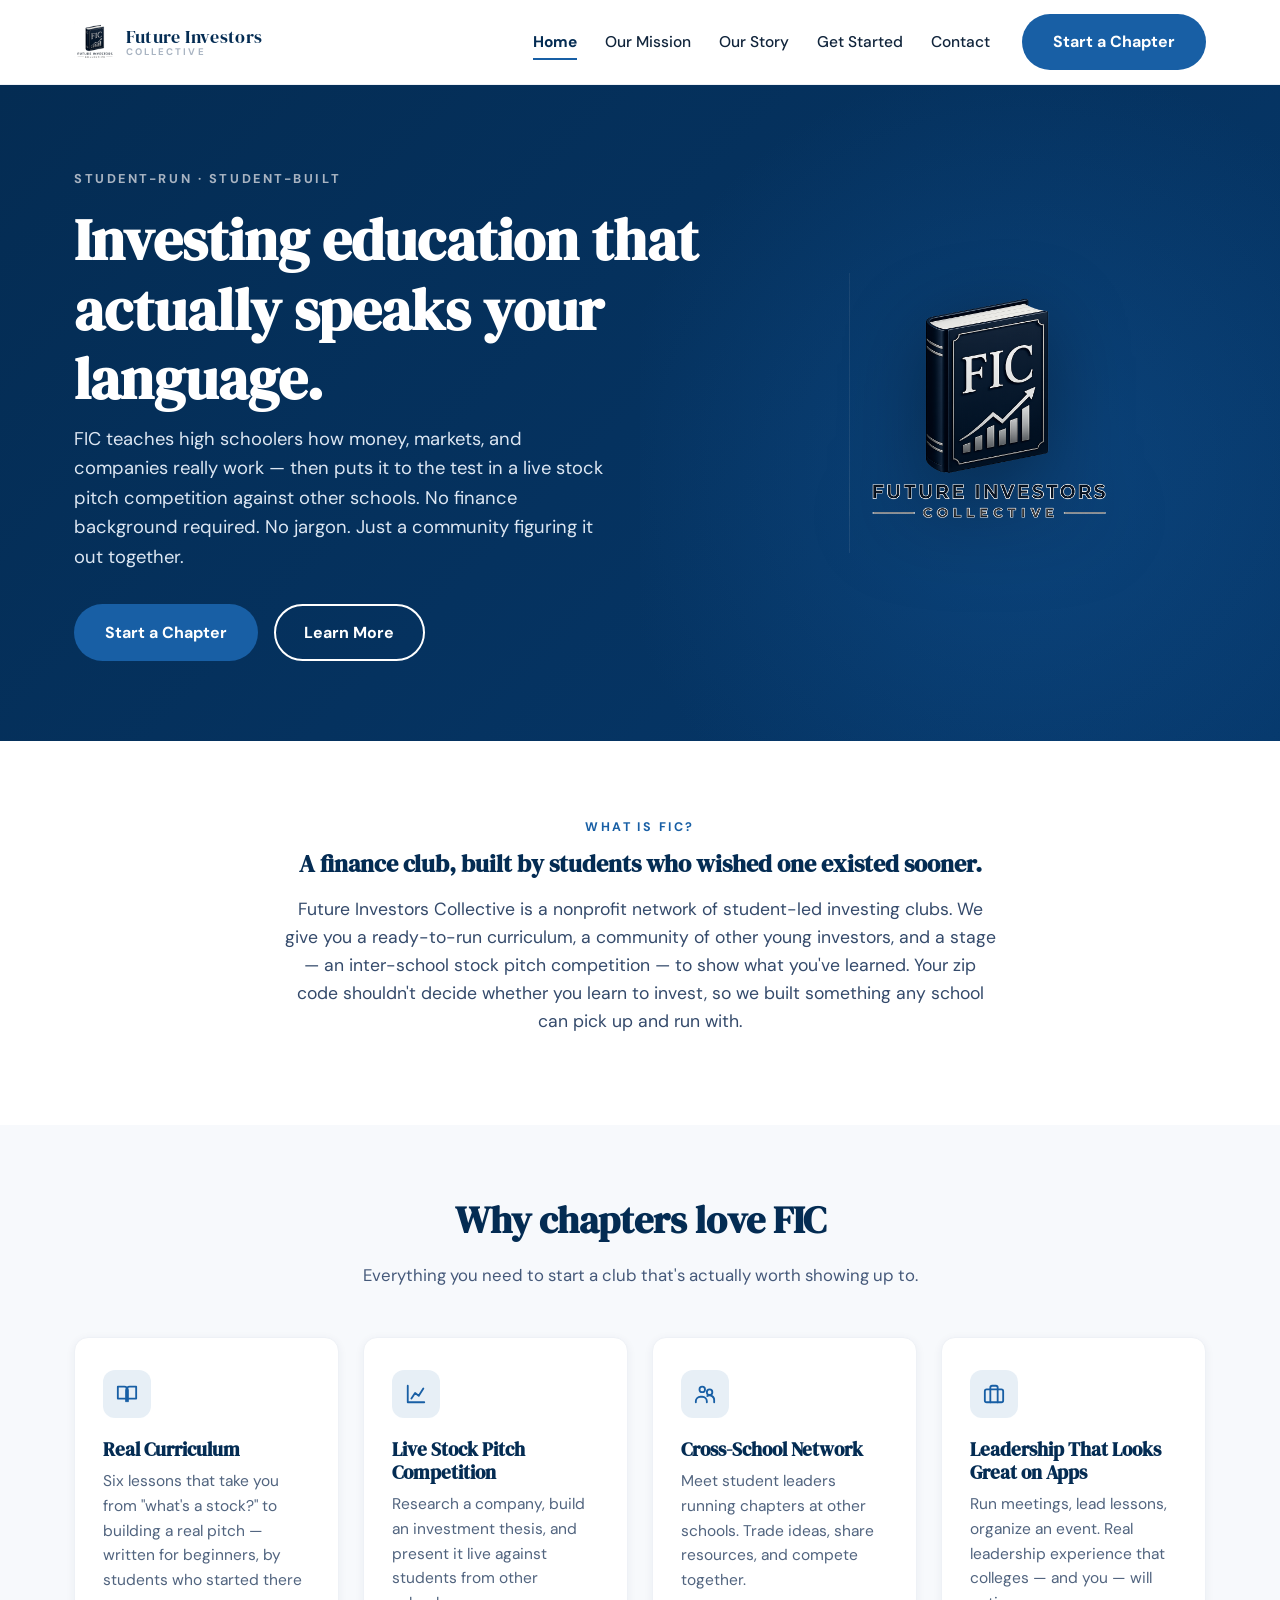
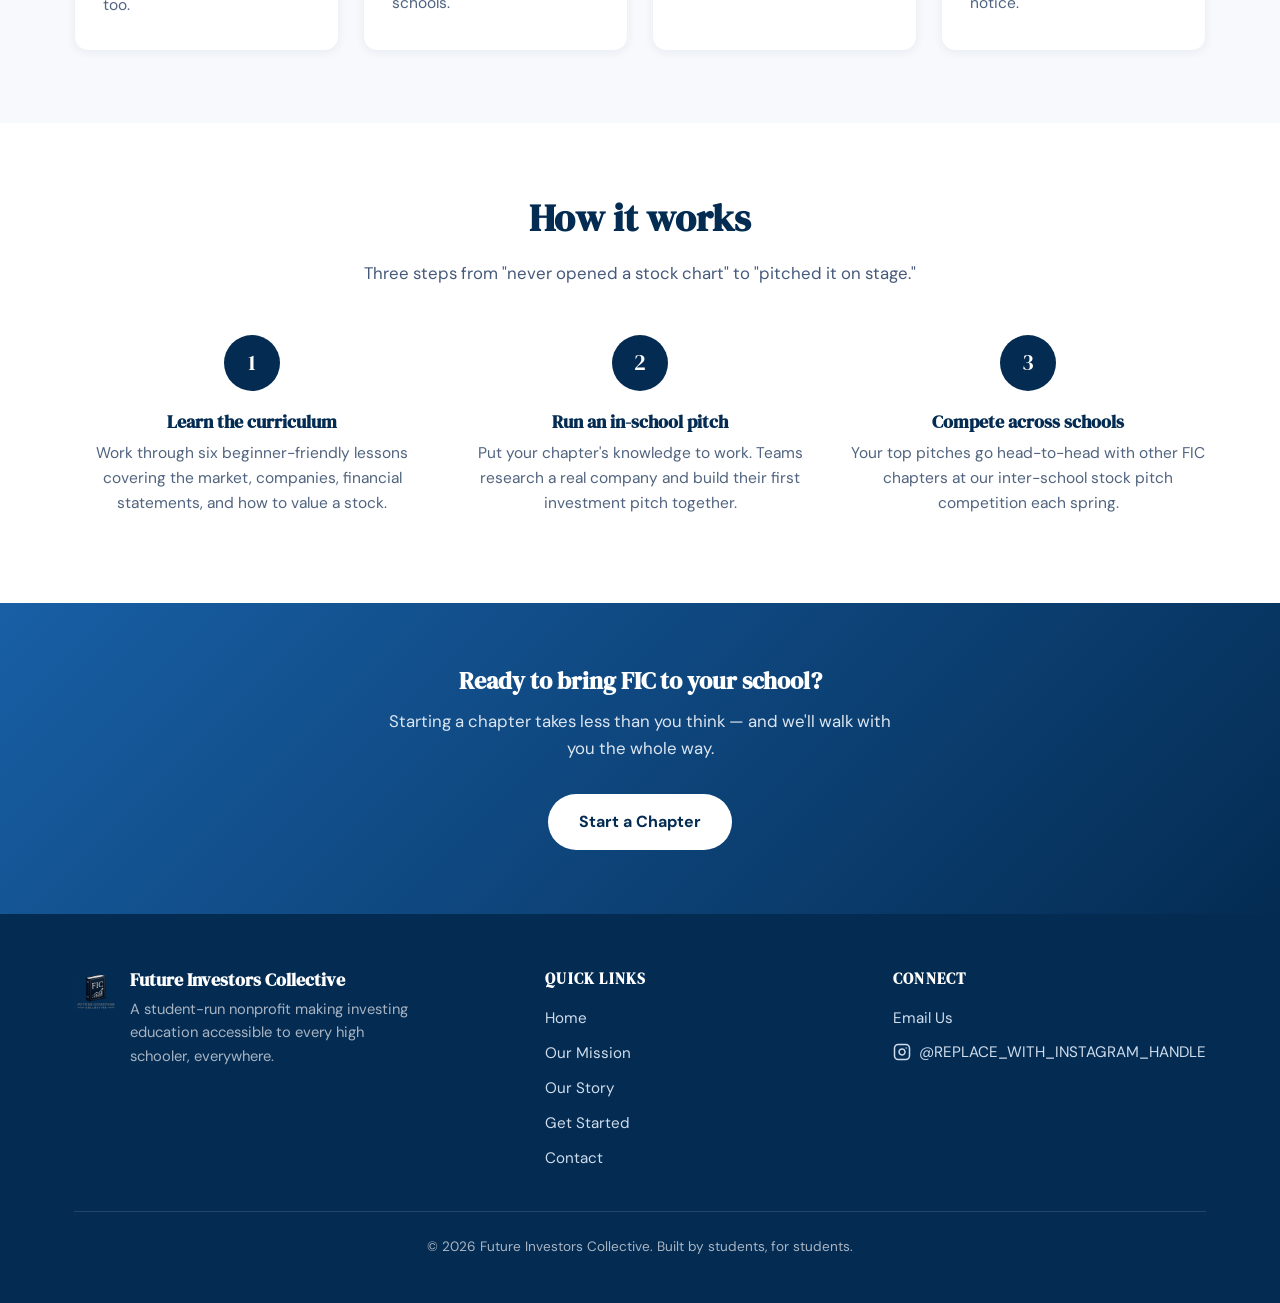
==== commit a616f08c: "Update index.html" ====
--- a/index.html
+++ b/index.html
@@ -59,7 +59,7 @@
           </div>
         </div>
         <div class="hero-art">
-          <img src="assets/logo.png" alt="" />
+          <img src="logo.png" alt="" />
         </div>
       </div>
     </section>
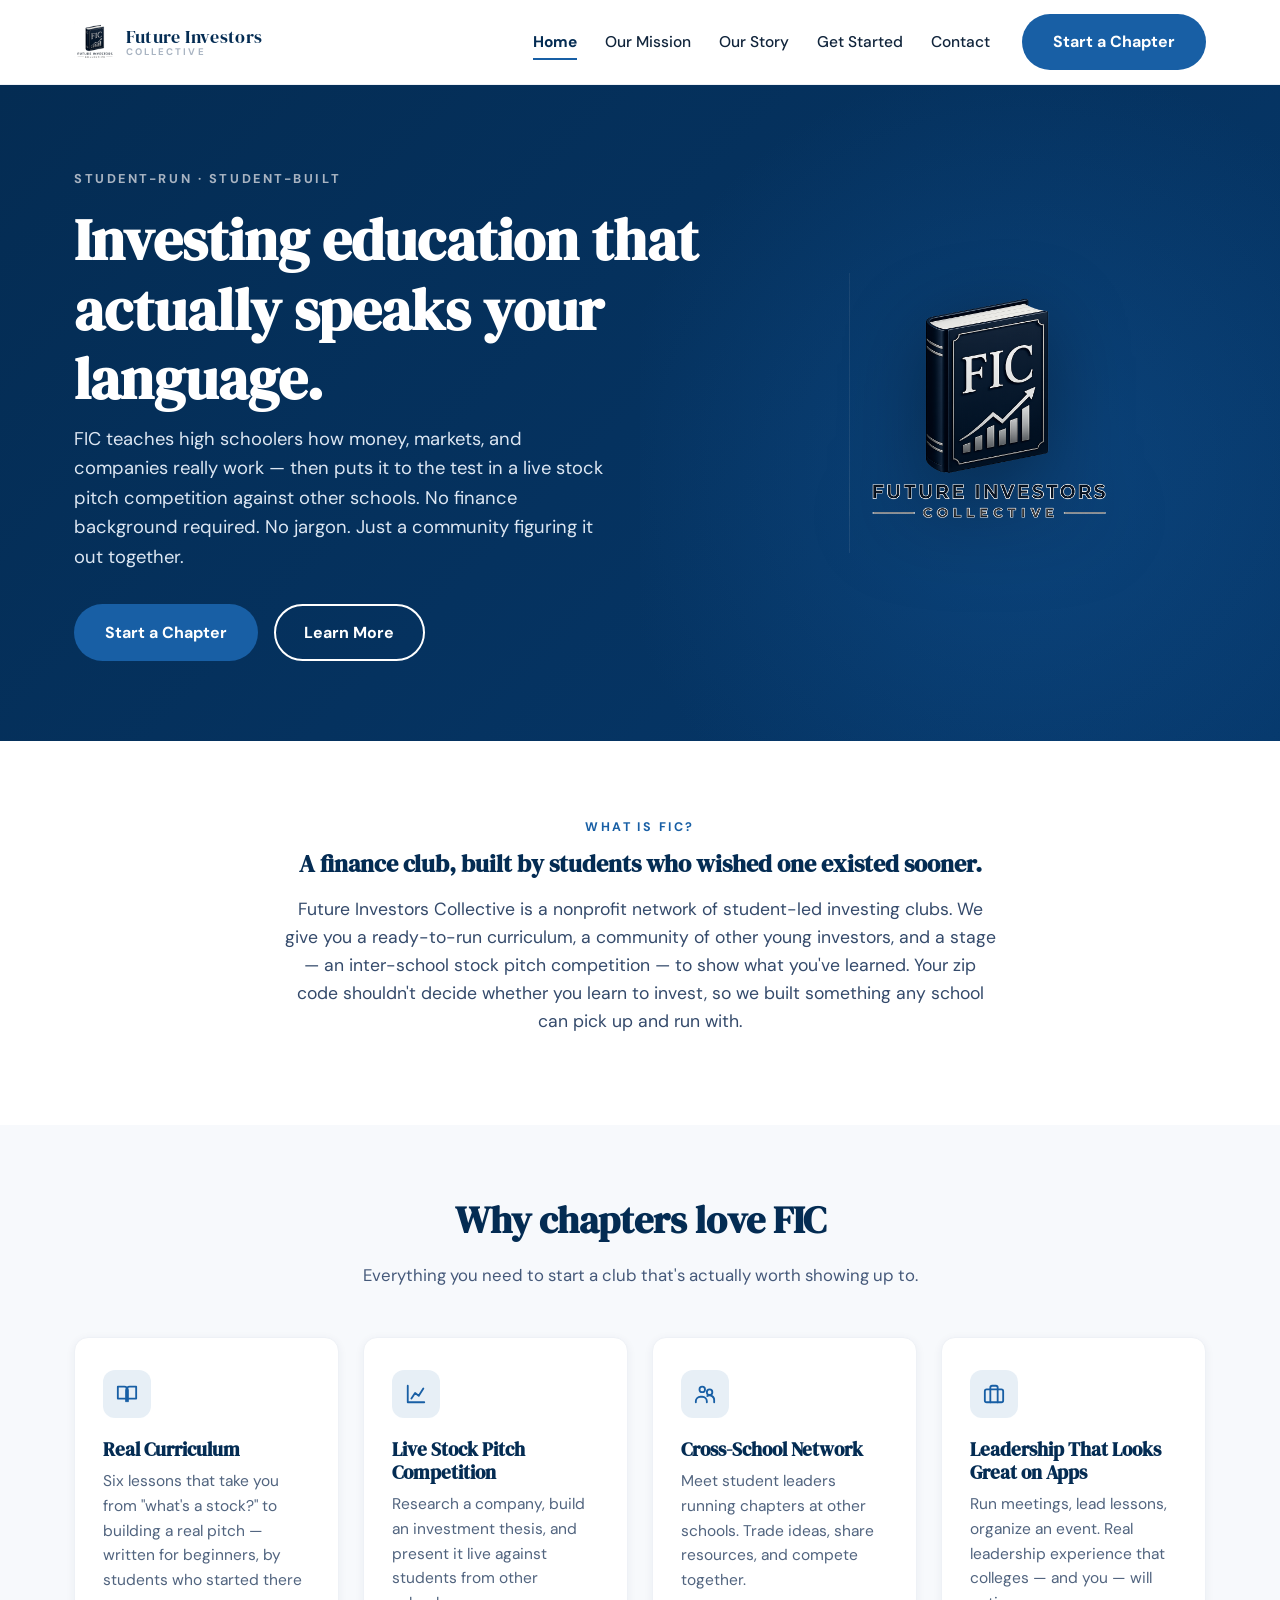
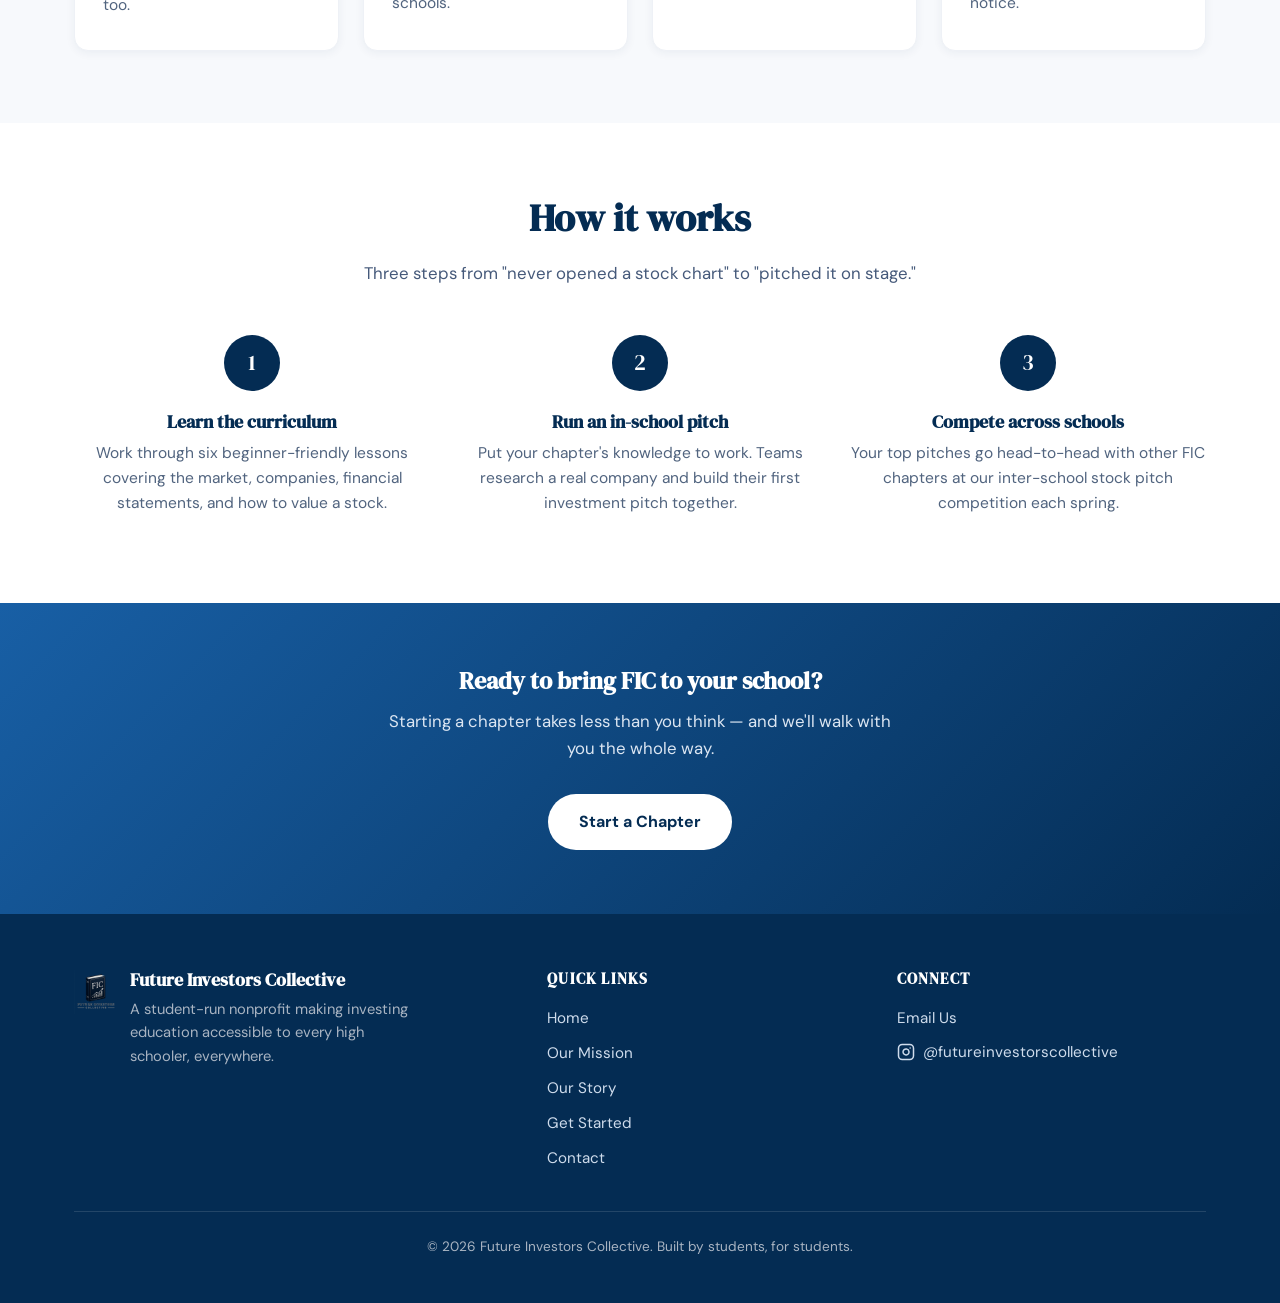
==== commit d366161c: "Update index.html" ====
--- a/index.html
+++ b/index.html
@@ -181,9 +181,9 @@
           <ul>
             <li><a href="contact.html">Email Us</a></li>
             <li>
-              <a class="footer-social" href="https://instagram.com/REPLACE_WITH_INSTAGRAM_HANDLE" target="_blank" rel="noopener noreferrer" aria-label="Future Investors Collective on Instagram">
+              <a class="footer-social" href="https://instagram.com/futureinvestorscollective" target="_blank" rel="noopener noreferrer" aria-label="Future Investors Collective on Instagram">
                 <svg width="18" height="18" viewBox="0 0 24 24" fill="none" stroke="currentColor" stroke-width="2" stroke-linecap="round" stroke-linejoin="round" aria-hidden="true"><rect x="2" y="2" width="20" height="20" rx="5"/><path d="M16 11.37A4 4 0 1 1 12.63 8 4 4 0 0 1 16 11.37z"/><line x1="17.5" y1="6.5" x2="17.51" y2="6.5"/></svg>
-                @REPLACE_WITH_INSTAGRAM_HANDLE
+                @futureinvestorscollective
               </a>
             </li>
           </ul>
